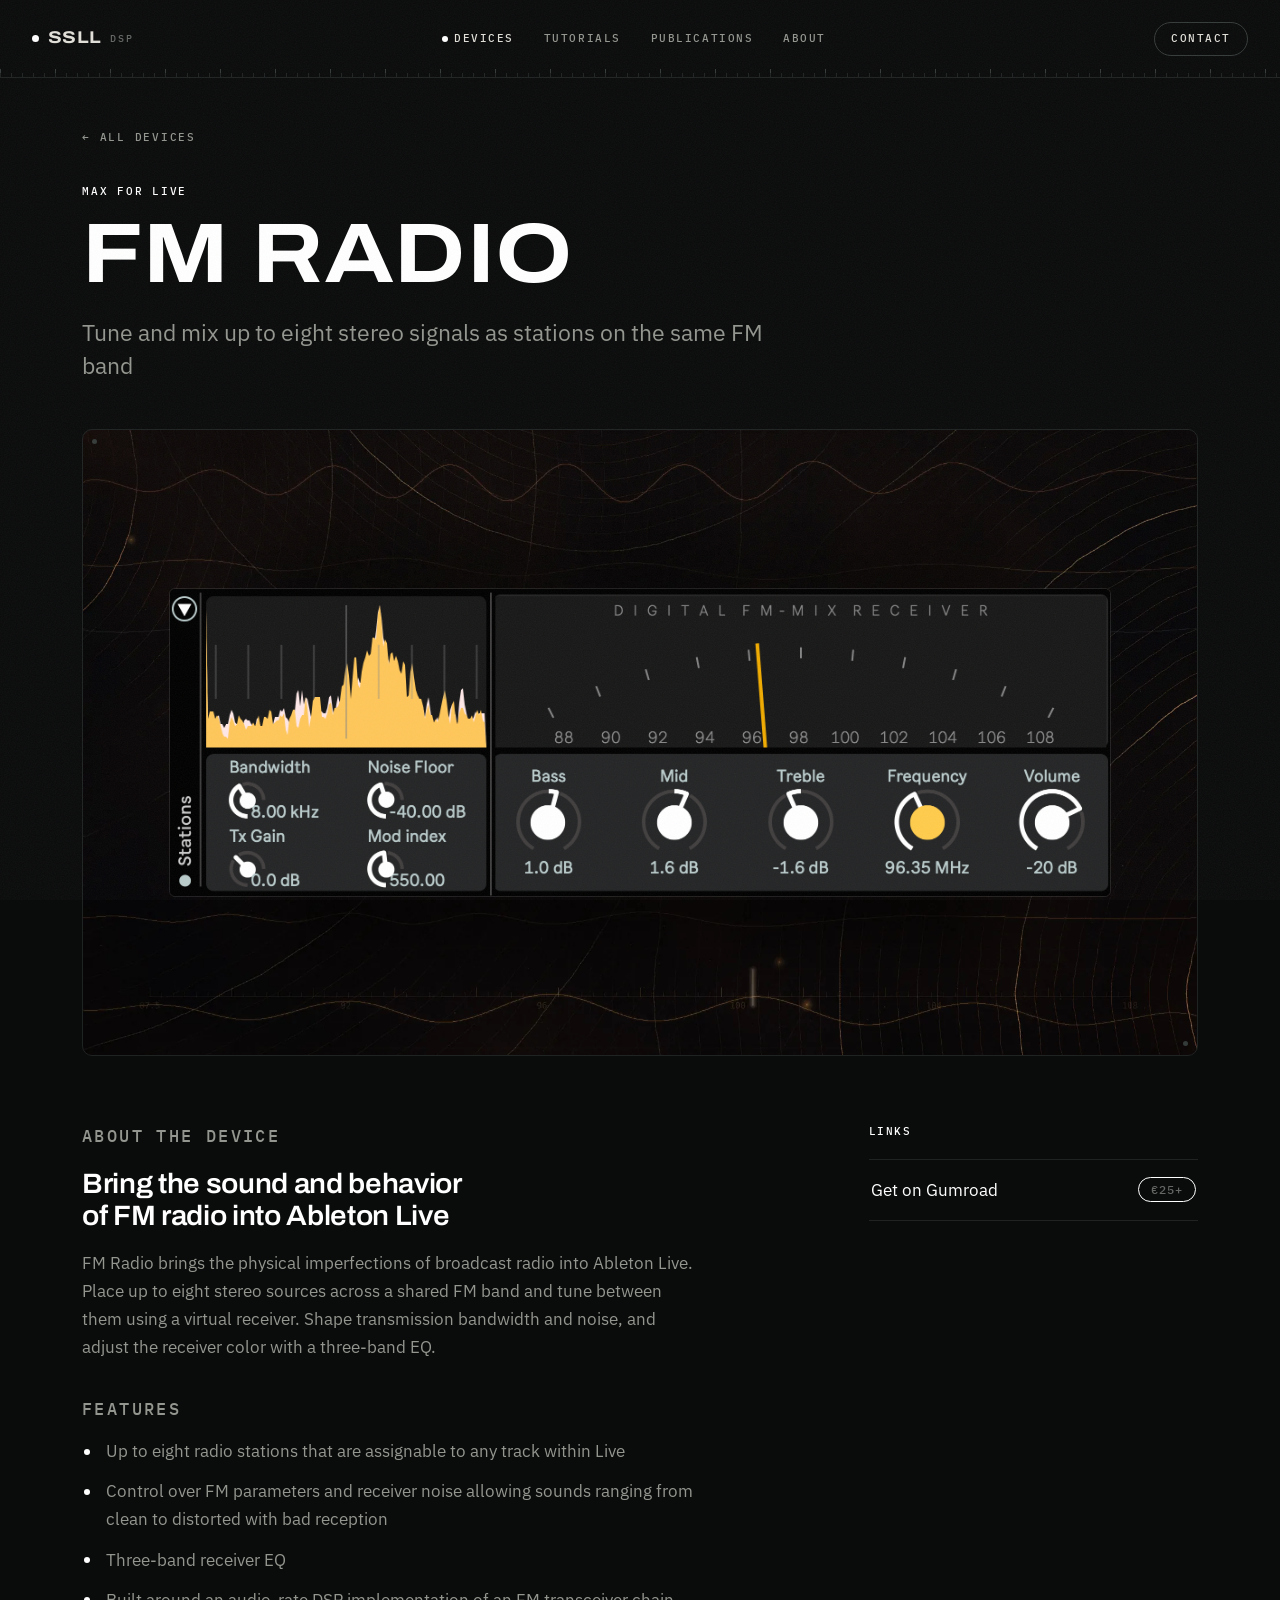
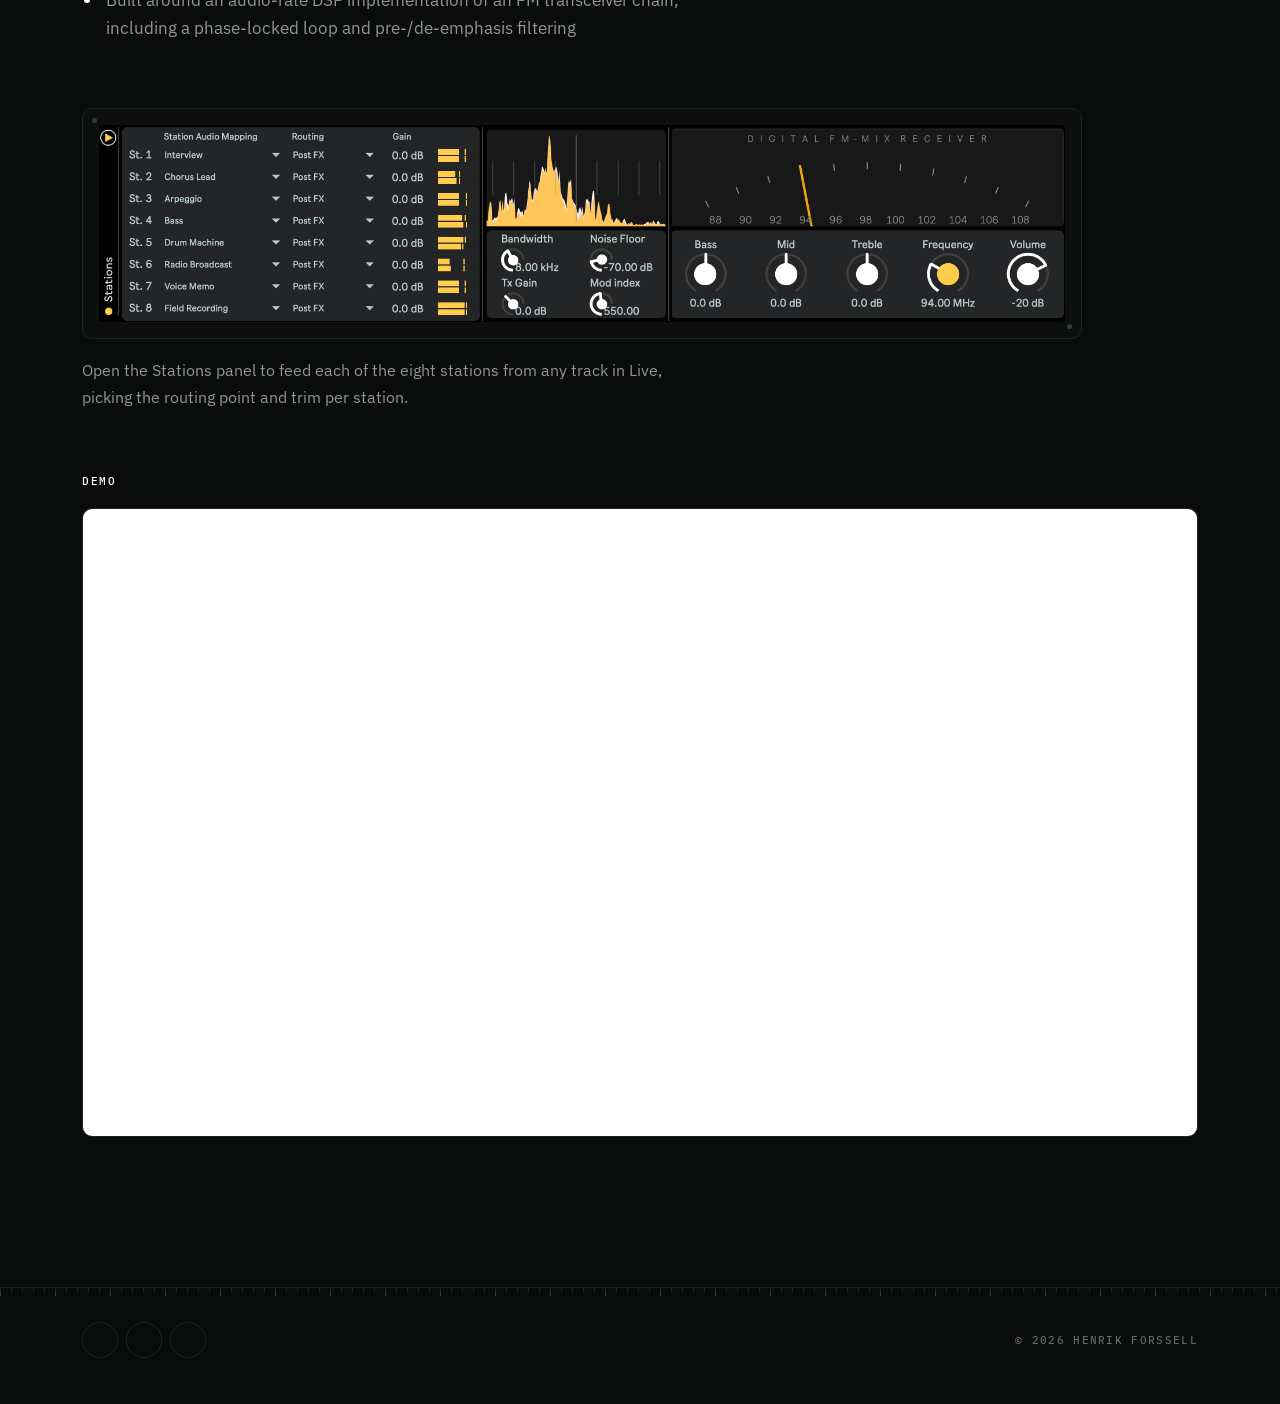
==== fm-radio/index.html @ 5c0625ad "SSLL DSP" ====
<!doctype html>
<html lang="en">
<head>
  <meta charset="utf-8"><meta name="viewport" content="width=device-width,initial-scale=1">
  <meta name="description" content="Tune and mix up to eight stereo signals as stations on the same FM band, inside Ableton Live.">
  <title>SSLL | FM Radio</title><meta name="theme-color" content="#0a0b0b">
  <link rel="preconnect" href="https://fonts.googleapis.com"><link rel="preconnect" href="https://fonts.gstatic.com" crossorigin>
  <link rel="stylesheet" href="https://fonts.googleapis.com/css2?family=Archivo:wdth,wght@75..125,400..700&family=IBM+Plex+Mono:wght@400;500&family=IBM+Plex+Sans:wght@400;500;600&display=swap">
  <meta property="og:site_name" content="SSLL DSP" /><meta property="og:type" content="website" /><meta property="og:title" content="FM Radio — SSLL DSP" /><meta property="og:description" content="Tune and mix up to eight stereo signals as stations on the same FM band, inside Ableton Live." /><meta property="og:url" content="https://sslldsp.com/fm-radio/" /><meta property="og:image" content="https://sslldsp.com/assets/img/og-fmradio.jpg" /><meta property="og:image:width" content="1200" /><meta property="og:image:height" content="630" /><meta name="twitter:card" content="summary_large_image" />
  <link rel="icon" href="../assets/img/favicon.ico" sizes="any" /><link rel="icon" type="image/png" href="../assets/img/icon-192.png" sizes="192x192" /><link rel="apple-touch-icon" href="../assets/img/apple-touch-icon.png" />
  <link rel="stylesheet" href="../assets/css/styles.css?v=23">
  <script>
    document.documentElement.setAttribute("data-theme","dark");
    /* This page is one folder deep, and it names its own device. */
    window.SSLL_BASE="../"; window.SSLL_NAV="devices.html"; window.SSLL_PROJECT="fm-radio";
  </script>
</head>
<body><a class="skip-link" href="#main">Skip to content</a><nav class="drawer"></nav>
<main id="main" class="container device-page">
  <a class="device-back" href="../devices.html">← All devices</a>
  <section class="device-hero"><p class="device-kicker" id="device-type"></p><h1 id="device-title"></h1><p class="device-summary" id="device-summary"></p></section>
  <div class="device-visual" id="device-visual"></div>
  <section class="device-grid"><div class="device-copy"><p class="eyebrow">About the device</p><h2 id="device-heading">Designed for hands-on sound exploration.</h2><div id="device-description"></div></div><aside><p class="eyebrow">Links</p><div class="device-links" id="device-links"></div></aside></section>
  <figure class="device-detail" id="device-detail" hidden></figure>
  <section class="device-demo" id="device-demo" hidden><p class="eyebrow">Demo</p><div class="embed" id="device-demo-embed"></div></section>
</main>
<footer class="site-footer"><div class="container footer-inner"><div class="social-links"><a href="https://github.com/hefo">GitHub</a><a href="https://www.youtube.com/@ssll-dsp">YouTube</a></div><p>© <span id="year"></span> Henrik Forssell</p></div></footer>
<script src="../assets/js/main.js?v=15"></script><script src="../assets/js/device.js?v=14"></script></body></html>
---- assets/css/styles.css ----
/* ==========================================================================
   SSLL DSP — Henrik Forssell, music technology

   Visual idea: the site is a piece of studio equipment, not a product page.
   Hardware panels, silkscreened labels, ruler ticks, a single amber signal
   colour on a cold black chassis. Everything is square — no pills, no glass,
   no soft glows. Structure is spoken in mono, statements in a wide
   industrial grotesque, prose in a humanist sans.
   ========================================================================== */

:root {
  /* Chassis: cold near-black, with two lifted surfaces. */
  --bg:     #0a0b0b;
  --panel:  #111413;
  --well:   #0d0f0e;

  /* Ink ramp: three steps of warm off-white, so that pure white is free to
     mean one thing only — this is lit, selected, live. Body text sits a step
     below it; without that gap "brighter white" reads as no change at all. */
  --hi:   #ffffff;
  --ink:  #e2e0d9;
  --mist: #93968f;
  --blek: #646764;

  /* Engraved lines. */
  --line:   #1f2322;
  --line-2: #353b39;

  /* Metrics */
  --measure: 1180px;
  --gutter:  32px;
  --header:  78px;

  /* Rounded chassis: chips and lamps go fully round, panels take a soft
     corner, wells sit one step tighter inside them. */
  --r-pill: 999px;
  --r-lg:   18px;
  --r:      14px;
  --r-sm:   10px;

  /* Widest device panel (FM Radio, 3.05:1). It sets the shared display scale
     for the catalogue: raise this if a wider device is ever added. */
  --panel-ratio-max: 3.05;

  --ease: cubic-bezier(0.2, 0.7, 0.2, 1);

  --font-display: "Archivo", "Helvetica Neue", Arial, sans-serif;
  --font-body: "IBM Plex Sans", ui-sans-serif, system-ui, -apple-system, "Segoe UI", Roboto, Helvetica, Arial, sans-serif;
  --font-mono: "IBM Plex Mono", ui-monospace, SFMono-Regular, Menlo, Consolas, monospace;

  color-scheme: dark;
}

/* The site is dark by design; the old light palette and its toggle are gone,
   so every legacy [data-theme] value resolves to the same chassis. */
:root[data-theme="light"], :root[data-theme="dark"] { color-scheme: dark; }

/* --------------------------------------------------------------- base --- */

*, *::before, *::after { box-sizing: border-box; }

html { -webkit-text-size-adjust: 100%; scroll-behavior: smooth; }

body {
  margin: 0;
  padding-top: var(--header);
  background: var(--bg);
  color: var(--ink);
  font-family: var(--font-body);
  font-size: 16px;
  line-height: 1.65;
  -webkit-font-smoothing: antialiased;
}

/* A fine grain over the whole chassis. Without it the black reads as flat
   screen; with it, as a painted surface. */
body::after {
  content: "";
  position: fixed;
  inset: 0;
  z-index: 9999;
  pointer-events: none;
  opacity: 0.05;
  background-image: url("data:image/svg+xml,%3Csvg xmlns='http://www.w3.org/2000/svg' width='160' height='160'%3E%3Cfilter id='n'%3E%3CfeTurbulence type='fractalNoise' baseFrequency='0.85' numOctaves='3' stitchTiles='stitch'/%3E%3C/filter%3E%3Crect width='160' height='160' filter='url(%23n)'/%3E%3C/svg%3E");
}

img { max-width: 100%; display: block; }

a {
  color: var(--ink);
  text-decoration: underline;
  text-decoration-thickness: 1px;
  text-decoration-color: var(--line-2);
  text-underline-offset: 4px;
  transition: color 0.16s var(--ease), text-decoration-color 0.16s var(--ease);
}
a:hover { color: var(--hi); text-decoration-color: var(--hi); }

h1, h2, h3, h4 {
  margin: 0;
  color: var(--hi);
  font-family: var(--font-display);
  font-weight: 600;
  font-stretch: 104%;
  line-height: 1.12;
  letter-spacing: -0.012em;
  text-wrap: balance;
}

p { margin: 0 0 1em; }
p:last-child { margin-bottom: 0; }

::selection { background: var(--hi); color: var(--bg); }

:focus-visible { outline: 2px solid var(--hi); outline-offset: 3px; border-radius: var(--r-sm); }

.container {
  width: 100%;
  max-width: var(--measure);
  margin: 0 auto;
  padding: 0 var(--gutter);
}

main { padding-bottom: 20px; }

.skip-link {
  position: absolute;
  left: -9999px;
  top: 0;
  z-index: 200;
  background: var(--hi);
  color: var(--bg);
  padding: 10px 18px;
  border-radius: var(--r-pill);
  font: 500 12px var(--font-mono);
}
.skip-link:focus { left: 8px; top: 8px; }

/* The 2025 fold-out rail is replaced by the top bar that main.js injects. */
.rail, .drawer, .scrim, .contact-bar { display: none !important; }

/* ------------------------------------------------------ shared marks --- */

/* Silkscreened label: the voice used for every piece of chrome on the site —
   nav, dates, tags, meta lines, buttons, section numbers. */
.eyebrow, .meta, .date, .tag, .filter, .chapter-number, .device-kicker,
.top-nav a, .header-contact, .read-more, .pub-links, .watch, .footer-inner {
  font-family: var(--font-mono);
  font-size: 11px;
  font-weight: 500;
  letter-spacing: 0.14em;
  text-transform: uppercase;
}

.eyebrow { margin: 0 0 18px; color: var(--hi); }
.meta { color: var(--blek); letter-spacing: 0.1em; }
.meta a { color: var(--mist); text-decoration-color: var(--line-2); }

/* Ruler ticks — minor every 11px, major every 55px. The signature edge,
   reused under the header, over the footer and beneath the wordmark. */
.site-header::after,
.site-footer::before,
.home-hero-copy h1::after {
  background-repeat: no-repeat;
  background-position: bottom left, bottom left;
  background-size: 100% 4px, 100% 8px;
  background-image:
    repeating-linear-gradient(90deg, var(--line) 0 1px, transparent 1px 11px),
    repeating-linear-gradient(90deg, var(--line-2) 0 1px, transparent 1px 55px);
}

/* --------------------------------------------------------- top bar ----- */

.site-header {
  position: fixed;
  inset: 0 0 auto;
  z-index: 100;
  height: var(--header);
  padding: 0 var(--gutter);
  display: grid;
  grid-template-columns: 1fr auto 1fr;
  align-items: center;
  background: var(--bg);
  border-bottom: 1px solid var(--line);
}
.site-header::after {
  content: "";
  position: absolute;
  left: 0;
  right: 0;
  bottom: 0;
  height: 8px;
}

.site-brand {
  display: flex;
  align-items: center;
  gap: 9px;
  width: max-content;
  color: var(--ink);
  text-decoration: none;
  font-family: var(--font-display);
  font-size: 17px;
  font-weight: 700;
  font-stretch: 118%;
  letter-spacing: 0.02em;
  text-transform: uppercase;
}
/* Power lamp. */
.site-brand::before {
  content: "";
  width: 7px;
  height: 7px;
  border-radius: 50%;
  background: var(--hi);
  animation: lamp 4.5s var(--ease) infinite;
}
.site-brand small {
  font: 500 10px/1 var(--font-mono);
  letter-spacing: 0.2em;
  color: var(--blek);
  padding-top: 2px;
}
.site-brand:hover { color: var(--ink); }

@keyframes lamp {
  0%, 88%, 100% { opacity: 1; }
  92%           { opacity: 0.25; }
}

.top-nav { display: flex; align-self: stretch; gap: 26px; }
.top-nav a {
  position: relative;
  display: grid;
  place-items: center;
  padding: 0 2px;
  color: var(--mist);
  text-decoration: none;
  transition: color 0.16s var(--ease);
}
.top-nav a:hover { color: var(--ink); }
.top-nav a.active { color: var(--ink); }
/* Active page is flagged, not underlined. */
.top-nav a.active::before {
  content: "";
  position: absolute;
  left: -10px;
  top: 50%;
  width: 6px;
  height: 6px;
  margin-top: -3px;
  border-radius: 50%;
  background: var(--hi);
}

.header-actions { justify-self: end; display: flex; gap: 8px; align-items: center; }
.header-contact {
  display: grid;
  place-items: center;
  min-height: 34px;
  padding: 0 16px;
  border: 1px solid var(--line-2);
  border-radius: var(--r-pill);
  background: transparent;
  color: var(--ink);
  text-decoration: none;
  cursor: pointer;
  transition: background 0.16s var(--ease), color 0.16s var(--ease), border-color 0.16s var(--ease);
}
.header-contact:hover { background: var(--hi); border-color: var(--hi); color: var(--bg); }

/* ------------------------------------------------------------- hero ---- */

.hero { border-bottom: 1px solid var(--line); }

.home-hero {
  position: relative;
  min-height: calc(100vh - var(--header));
  display: grid;
  place-content: center;
  justify-items: center;
  text-align: center;
  gap: 34px;
  padding: 60px 0 80px;
}
.home-hero .hero-logo { order: -1; }

.home-hero-copy h1 {
  position: relative;
  padding-bottom: 26px;
  font-size: clamp(58px, 12vw, 152px);
  font-weight: 700;
  font-stretch: 118%;
  line-height: 0.88;
  letter-spacing: 0.015em;
  text-transform: uppercase;
}
.home-hero-copy h1::after {
  content: "";
  position: absolute;
  left: 0;
  right: 0;
  bottom: 0;
  height: 8px;
}

.hero-intro {
  max-width: 560px;
  margin: 0;
  color: var(--mist);
  font-size: 17px;
}

/* A quiet signal that the page continues: a tuning tick travelling down a
   short track, under a mono label. */
.scroll-cue {
  position: absolute;
  left: 50%;
  bottom: 26px;
  transform: translateX(-50%);
  display: flex;
  flex-direction: column;
  align-items: center;
  gap: 12px;
  color: var(--blek);
  text-decoration: none;
  font-family: var(--font-mono);
  font-size: 10px;
  font-weight: 500;
  letter-spacing: 0.2em;
  text-transform: uppercase;
  transition: color 0.18s var(--ease);
}
.scroll-cue:hover { color: var(--ink); }
.scroll-cue i {
  position: relative;
  display: block;
  width: 1px;
  height: 38px;
  background: var(--line-2);
  overflow: hidden;
}
.scroll-cue i::after {
  content: "";
  position: absolute;
  inset: 0 0 auto;
  height: 13px;
  background: var(--hi);
  animation: cue 2.4s var(--ease) infinite;
}
.scroll-cue:hover i { background: var(--line-2); }

@keyframes cue {
  0%   { transform: translateY(-15px); opacity: 0; }
  25%  { opacity: 1; }
  75%  { opacity: 1; }
  100% { transform: translateY(38px); opacity: 0; }
}

/* ------------------------------------------------------- the eye mark -- */

.hero-logo { display: inline-flex; text-decoration: none; }
/* Wider and flatter than the old drawn mark (2.06:1), so it is sized up to
   keep the same optical presence. */
.eye { width: clamp(150px, 24vw, 250px); height: auto; display: block; }

/* The mark sits on the title's line, as a stamp before the word. It wraps to
   its own line only when the two genuinely do not fit. */
.page-mark { display: block; flex: none; margin: 0; text-decoration: none; opacity: 0.85; transition: opacity 0.18s var(--ease); }
.page-mark:hover { opacity: 1; }
.page-mark .eye { width: clamp(66px, 8.6vw, 116px); }

/* ---------------------------------------------------------- page head -- */

.page-head {
  display: flex;
  flex-wrap: wrap;
  align-items: center;
  gap: clamp(16px, 2.2vw, 32px);
  padding: 76px 0 42px;
  border-bottom: 1px solid var(--line);
  text-align: left;
}
.page-head h1 {
  font-size: clamp(44px, 7.4vw, 94px);
  font-weight: 700;
  font-stretch: 116%;
  line-height: 0.92;
  letter-spacing: 0.005em;
  text-transform: uppercase;
}
.subtitle { margin: 18px 0 0; max-width: 620px; color: var(--mist); }

/* ---------------------------------------------------------- filters ---- */

.filters {
  display: flex;
  flex-wrap: wrap;
  gap: 7px;
  margin: 34px 0 6px;
}
.filter {
  display: inline-flex;
  align-items: center;
  gap: 8px;
  padding: 7px 15px;
  border: 1px solid var(--line);
  border-radius: var(--r-pill);
  background: transparent;
  color: var(--blek);
  cursor: pointer;
  transition: color 0.16s var(--ease), border-color 0.16s var(--ease);
}
.filter::before {
  content: "";
  width: 6px;
  height: 6px;
  border-radius: 50%;
  background: var(--line-2);
  transition: background 0.16s var(--ease);
}
.filter:hover { color: var(--ink); border-color: var(--line-2); }
/* Selected is the one solid white shape on the page — nothing else competes. */
.filter[aria-pressed="true"] { background: var(--hi); border-color: var(--hi); color: var(--bg); }
.filter[aria-pressed="true"]::before { background: var(--bg); }

/* ------------------------------------------------------------- feed ---- */

.feed { padding-top: 6px; }

.feed-item {
  display: grid;
  grid-template-columns: 118px 1fr;
  gap: 0 28px;
  position: relative;
  margin: 0 -18px;
  padding: 30px 18px;
  border-radius: var(--r);
  transition: background 0.18s var(--ease);
}
.feed-item::after {
  content: "";
  position: absolute;
  left: 18px;
  right: 18px;
  bottom: 0;
  height: 1px;
  background: var(--line);
}
.feed-item:hover { background: var(--panel); }
.feed-item[hidden] { display: none; }

.feed-item .date { color: var(--blek); padding-top: 5px; white-space: nowrap; }
.feed-item:hover .date { color: var(--mist); }
.feed-item .body { min-width: 0; }

.tag {
  display: inline-flex;
  align-items: center;
  gap: 7px;
  color: var(--mist);
  margin: 0 0 9px;
}
.tag::before { content: ""; width: 6px; height: 6px; border-radius: 50%; background: var(--hi); }

.feed-item h3 {
  font-size: clamp(21px, 2.4vw, 28px);
  font-weight: 600;
  font-stretch: 100%;
  margin-bottom: 9px;
}
.feed-item h3 a { text-decoration: none; }

.summary { margin: 0; color: var(--mist); max-width: 62ch; }

.feed-image {
  width: 100%;
  margin: 18px 0 0;
  border: 1px solid var(--line);
  border-radius: var(--r);
  background: var(--well);
}

.details {
  display: grid;
  grid-template-rows: 0fr;
  overflow: hidden;
  transition: grid-template-rows 0.34s var(--ease);
}
.feed-item.expanded .details { grid-template-rows: 1fr; }
.details > div { min-height: 0; }
.details p { color: var(--mist); margin: 14px 0 0; max-width: 68ch; }
.details p:first-child { margin-top: 18px; }

.read-more {
  display: inline-flex;
  align-items: center;
  gap: 8px;
  margin-top: 16px;
  padding: 0;
  border: 0;
  background: none;
  color: var(--hi);
  cursor: pointer;
}
.read-more::before { content: "[+]"; letter-spacing: 0; }
.feed-item.expanded .read-more::before { content: "[–]"; }
.read-more:hover { color: var(--ink); }

/* Sign-off at the foot of a written post. */
.details .signoff { margin-top: 24px; color: var(--blek); font-family: var(--font-mono); font-size: 12px; letter-spacing: 0.1em; }

.feed-empty { padding: 40px 0; color: var(--blek); font: 500 12px var(--font-mono); letter-spacing: 0.14em; text-transform: uppercase; }

/* ------------------------------------------------- catalogue of work --- */
/* A hairline grid of equipment panels: software, music, anything listed. */

.list, .pubs, .tutorials-feed { list-style: none; padding: 0; margin: 0; }

.list {
  display: grid;
  grid-template-columns: repeat(2, minmax(0, 1fr));
  gap: 16px;
  margin: 40px 0 84px;
  counter-reset: unit;
}

.list-item {
  position: relative;
  display: flex;
  flex-direction: column;
  margin: 0;
  padding: 28px;
  border: 1px solid var(--line);
  border-radius: var(--r-lg);
  background: var(--bg);
  transition: background 0.18s var(--ease), border-color 0.18s var(--ease);
}
.list-item[data-project] { cursor: pointer; }
.list-item:hover, .list-item:focus-visible { background: var(--panel); border-color: var(--line-2); z-index: 1; }
.list-item[hidden] { display: none; }

/* Panels are numbered like units in a rack. */
.list-item[data-project]::before {
  counter-increment: unit;
  content: counter(unit, decimal-leading-zero);
  position: absolute;
  z-index: 2;
  right: 28px;
  bottom: 28px;
  font: 500 11px var(--font-mono);
  letter-spacing: 0.1em;
  color: var(--blek);
  transition: color 0.18s var(--ease);
}
.list-item[data-project]:hover::before { color: var(--hi); }

.list-item[data-project]::after {
  content: "Open →";
  display: block;
  margin-top: 22px;
  padding-top: 18px;
  border-top: 1px solid var(--line);
  font: 500 11px var(--font-mono);
  letter-spacing: 0.16em;
  text-transform: uppercase;
  color: var(--blek);
  transition: color 0.18s var(--ease);
}
.list-item[data-project]:hover::after { color: var(--hi); }

.list-item h2 { font-size: 24px; font-weight: 600; margin-bottom: 10px; }
.list-item h3 { font-size: 20px; margin-bottom: 8px; }
.list-item p { margin: 0 0 10px; color: var(--mist); font-size: 15px; }
.list-item .meta { margin: 12px 0 0; }

.project-content { display: flex; flex-direction: column; flex: 1; gap: 20px; }

/* One well, one aspect ratio, whatever the panel proportions — the M4L
   devices run from 16:9 to over 5:1, and a fixed well keeps the grid even. */
.project-image, .tutorial-video, .embed, .device-visual, .detail-shot {
  position: relative;
  background: var(--well);
  border: 1px solid var(--line);
  border-radius: var(--r-sm);
}
.project-image::before, .project-image::after,
.device-visual::before, .device-visual::after,
.detail-shot::before, .detail-shot::after {
  content: "";
  position: absolute;
  width: 5px;
  height: 5px;
  border-radius: 50%;
  background: var(--line-2);
}
.project-image::before, .device-visual::before, .detail-shot::before { top: 9px; left: 9px; }
.project-image::after,  .device-visual::after, .detail-shot::after { bottom: 9px; right: 9px; }

/* Device panels range from 16:9 to over 5:1. Filling the width and capping
   the height keeps the wide ones legible without stranding the square ones
   in a tall empty well. */
.project-image {
  display: grid;
  place-items: center;
  padding: 22px;
  height: 200px;
  overflow: hidden;
  container-type: inline-size;
}
/* Every Max for Live device is the same panel height inside Live, so the
   screenshots are all at one scale. Locking the display height and letting the
   width vary preserves that: a narrow device reads as narrow, not as zoomed in.
   The widest panel sets the height, so none of them can overflow the well. */
.project-image img {
  height: min(146px, calc(100cqw / var(--panel-ratio-max)));
  width: auto;
  min-width: 0;
  min-height: 0;
  max-width: 100%;
  object-fit: contain;
}

.project-image-placeholder {
  color: var(--line-2);
  font-family: var(--font-display);
  font-size: 30px;
  font-weight: 700;
  font-stretch: 116%;
  line-height: 1.05;
  letter-spacing: 0.02em;
  text-transform: uppercase;
  text-align: center;
}

.project-info h2 { font-size: 25px; font-weight: 600; letter-spacing: -0.015em; }
.project-info p { color: var(--mist); font-size: 15px; }

.project-tags, .tutorial-tags { display: flex; flex-wrap: wrap; gap: 6px; margin-top: auto; padding-top: 4px; }
.project-tags .tag, .tutorial-tags .tag {
  margin: 0;
  padding: 4px 11px;
  border: 1px solid var(--line);
  border-radius: var(--r-pill);
  color: var(--blek);
  font-size: 10px;
  letter-spacing: 0.16em;
}
.project-tags .tag::before, .tutorial-tags .tag::before { content: none; }

/* ------------------------------------------------------------ device --- */

.device-page { padding-top: 44px; padding-bottom: 90px; }
.device-back { font: 500 11px var(--font-mono); letter-spacing: 0.16em; text-transform: uppercase; color: var(--mist); text-decoration: none; }
.device-back:hover { color: var(--hi); }

.device-hero { padding: 34px 0 46px; }
.device-kicker { color: var(--hi); letter-spacing: 0.16em; margin: 0; }
.device-hero h1 {
  margin: 14px 0 22px;
  font-size: clamp(40px, 6.6vw, 88px);
  font-weight: 700;
  font-stretch: 114%;
  line-height: 0.94;
  letter-spacing: 0.005em;
  text-transform: uppercase;
}
.device-summary { max-width: 720px; margin: 0; color: var(--mist); font-size: clamp(18px, 2.2vw, 23px); line-height: 1.45; }

.device-visual { min-height: 320px; padding: 46px; display: grid; place-items: center; }
.device-visual img { max-height: 400px; width: auto; min-width: 0; min-height: 0; object-fit: contain; }

/* A device can supply its own artwork to sit behind the panel shot. The image
   itself is set inline, on the element: a relative url() inside a custom
   property would resolve against this stylesheet's folder, not the page's. */
.on-backdrop {
  background-size: cover;
  background-position: center;
  background-repeat: no-repeat;
}
.device-visual.on-backdrop {
  min-height: 0;
  aspect-ratio: 16 / 9;
  padding: clamp(26px, 7vw, 86px);
}
.device-visual.on-backdrop img {
  min-width: 0;
  min-height: 0;
  max-height: 100%;
  max-width: 100%;
  border: 1px solid rgba(255, 255, 255, 0.1);
  border-radius: 6px;
}

.device-grid { display: grid; grid-template-columns: 1.35fr 0.65fr; gap: 8vw; padding: 66px 0; }
.device-copy h2 { font-size: 28px; font-weight: 600; margin-bottom: 18px; }
.device-copy p { color: var(--mist); font-size: 17px; max-width: 62ch; }

/* Optional per-device spec list, rendered by device.js when the entry has one. */
.features-label {
  margin: 34px 0 14px;
  color: var(--hi);
  font-family: var(--font-mono);
  font-size: 11px;
  font-weight: 500;
  letter-spacing: 0.14em;
  text-transform: uppercase;
}
/* Footnote under the copy: attribution, non-affiliation, licence. */
.device-note {
  margin: 30px 0 0;
  max-width: 62ch;
  color: var(--blek);
  font-size: 13px;
  line-height: 1.6;
}

.device-features { list-style: none; margin: 0; padding: 0; max-width: 62ch; }
.device-features li {
  position: relative;
  padding-left: 24px;
  color: var(--mist);
  font-size: 17px;
}
.device-features li + li { margin-top: 12px; }
.device-features li::before {
  content: "";
  position: absolute;
  left: 2px;
  top: 0.66em;
  width: 6px;
  height: 6px;
  border-radius: 50%;
  background: var(--hi);
}

.device-links { display: flex; flex-direction: column; border-top: 1px solid var(--line); }
.device-links a,
.contact-links a {
  display: flex;
  justify-content: space-between;
  align-items: center;
  gap: 20px;
  padding: 16px 2px;
  border-bottom: 1px solid var(--line);
  color: var(--ink);
  text-decoration: none;
  font-size: 17px;
  transition: padding-left 0.18s var(--ease), color 0.18s var(--ease);
}
.device-links a:hover, .contact-links a:hover { padding-left: 12px; color: var(--hi); }

/* The purchase row is the one link on the page that should look clickable
   before you hover it. */
.device-buy span:first-child { color: var(--hi); }
.device-price {
  flex: none;
  padding: 4px 12px;
  border: 1px solid var(--hi);
  border-radius: var(--r-pill);
  color: var(--hi);
  font-family: var(--font-mono);
  font-size: 11px;
  font-weight: 500;
  letter-spacing: 0.08em;
}
.device-buy:hover .device-price { background: var(--hi); color: var(--bg); }
.device-links a span:last-child, .contact-links a span:last-child { font: 500 12px var(--font-mono); color: var(--blek); }
.device-links a:hover span:last-child, .contact-links a:hover span:last-child { color: var(--hi); }

/* Inverted plate — the one place the chassis flips to paint. */
/* Secondary shot: a detail the hero image cannot show. Narrower than the
   hero so it reads as supporting evidence rather than a second lead. */
.device-detail { max-width: 1000px; margin: 0 0 62px; }
.detail-shot { position: relative; padding: 16px; overflow: hidden; }
.detail-shot img { width: 100%; height: auto; border-radius: 4px; }
.device-detail figcaption { margin-top: 18px; max-width: 62ch; color: var(--mist); font-size: 16px; }

.device-demo { padding-bottom: 20px; }

/* ------------------------------------------------------------- about --- */

.about-draft { padding-bottom: 84px; }

.about-chapter {
  display: grid;
  grid-template-columns: 150px minmax(0, 1fr);
  gap: 60px;
  padding: 74px 0;
  border-bottom: 1px solid var(--line);
}
.about-contact { border-bottom: 0; }

.chapter-heading { padding-top: 8px; }
.chapter-number { margin: 0 0 10px; color: var(--hi); letter-spacing: 0.18em; }
.chapter-heading h2 {
  max-width: 140px;
  color: var(--blek);
  font-family: var(--font-mono);
  font-size: 11px;
  font-weight: 500;
  line-height: 1.6;
  letter-spacing: 0.14em;
  text-transform: uppercase;
}

.chapter-copy { max-width: 720px; }
.chapter-copy p, .contact-intro {
  font-size: clamp(18px, 1.9vw, 21px);
  line-height: 1.62;
  letter-spacing: -0.003em;
}
.chapter-copy p:first-child, .contact-intro { color: var(--ink); }
.chapter-copy p + p { margin-top: 22px; color: var(--mist); }
.contact-intro { max-width: 700px; margin: 0 0 34px; }

.person-content { display: grid; grid-template-columns: 190px minmax(0, 1fr); gap: 46px; align-items: start; }
.about-portrait, .avatar {
  width: 100%;
  aspect-ratio: 4 / 5;
  height: auto;
  object-fit: cover;
  border-radius: var(--r);
  border: 1px solid var(--line);
  filter: grayscale(100%) contrast(1.05);
}

.contact-links { border-top: 1px solid var(--line); }

/* Legacy bio page. */
.bio { display: grid; grid-template-columns: 190px minmax(0, 1fr); gap: 46px; align-items: start; padding: 60px 0; }
.bio p { color: var(--mist); font-size: 18px; }
.bio p:first-child { color: var(--ink); }
.avatar { margin: 0; }

/* ----------------------------------------------- publications + media -- */

.pubs { padding: 8px 0 80px; }
.pubs h2 {
  display: flex;
  align-items: center;
  gap: 18px;
  margin: 44px 0 0;
  font-family: var(--font-mono);
  font-size: 11px;
  font-weight: 500;
  letter-spacing: 0.22em;
  text-transform: uppercase;
  color: var(--blek);
}
.pubs h2::after { content: ""; flex: 1; height: 1px; background: var(--line); }
.pubs h2:first-child { margin-top: 26px; }

.pub-item, .tutorial-item, .media { padding: 26px 0; border-bottom: 1px solid var(--line); }
.pub-item h3 { font-size: 21px; font-weight: 600; margin-bottom: 8px; }
.pub-item p { color: var(--mist); max-width: 66ch; }

.pub-links, .watch { display: flex; flex-wrap: wrap; gap: 20px; margin: 14px 0 0; }
.pub-links a, .watch a { color: var(--hi); text-decoration: none; }
.pub-links a:hover, .watch a:hover { color: var(--ink); }

.tutorials-feed { padding-bottom: 80px; }
.tutorial-item { display: grid; grid-template-columns: minmax(0, 1.05fr) minmax(0, 1fr); gap: 40px; align-items: start; padding: 40px 0; }
.tutorial-video { margin: 0; }
.tutorial-info h3 { font-size: 22px; font-weight: 600; margin-bottom: 8px; }
.tutorial-info .meta { margin: 0 0 12px; }
.tutorial-info p { color: var(--mist); font-size: 15px; }

.embed, .tutorial-video { overflow: hidden; }
.embed iframe, .tutorial-video iframe { display: block; width: 100%; aspect-ratio: 16 / 9; height: auto; border: 0; }
.media { border-bottom: 0; padding-top: 34px; }

/* ------------------------------------------------------------ footer --- */

.site-footer {
  position: relative;
  margin-top: 40px;
  padding: 34px 0 46px;
  border-top: 1px solid var(--line);
  background: var(--bg);
}
.site-footer::before { content: ""; position: absolute; left: 0; right: 0; top: 0; height: 8px; transform: scaleY(-1); }

.footer-inner {
  display: flex;
  flex-wrap: wrap;
  gap: 14px 24px;
  align-items: center;
  justify-content: space-between;
  color: var(--blek);
  letter-spacing: 0.12em;
}
.footer-inner p { margin: 0; }

.social-links { display: flex; align-items: center; gap: 8px; }
.social-links a {
  width: 36px;
  height: 36px;
  display: grid;
  place-items: center;
  border: 1px solid var(--line);
  border-radius: 50%;
  transition: border-color 0.18s var(--ease), background 0.18s var(--ease);
}
.social-links a:hover { border-color: var(--hi); background: var(--panel); }
.social-links img { width: 15px; height: 15px; display: block; opacity: 0.75; transition: opacity 0.18s var(--ease); }
.social-links a:hover img { opacity: 1; }

/* ------------------------------------------------------------ mobile --- */

@media (max-width: 860px) {
  .device-grid, .tutorial-item { grid-template-columns: 1fr; gap: 34px; }
  .about-chapter { grid-template-columns: 1fr; gap: 22px; padding: 56px 0; }
  .chapter-heading { display: flex; align-items: baseline; gap: 12px; padding: 0; }
  .chapter-number { margin: 0; }
  .chapter-heading h2 { max-width: none; }
}

@media (max-width: 760px) {
  :root { --gutter: 20px; --header: 62px; }

  body { padding-top: 106px; }

  .site-header { padding: 0 var(--gutter); grid-template-columns: auto 1fr; }
  .site-header::after { display: none; }
  .top-nav {
    position: fixed;
    top: var(--header);
    left: 0;
    right: 0;
    height: 44px;
    justify-content: center;
    gap: 20px;
    background: var(--bg);
    border-bottom: 1px solid var(--line);
  }
  .top-nav a { font-size: 10px; letter-spacing: 0.1em; }
  .top-nav a.active::before { left: 50%; top: auto; bottom: 7px; margin: 0 0 0 -2px; }
  .header-actions { margin-left: auto; }
  .header-contact { display: none; }

  .home-hero { min-height: calc(100vh - 106px); padding: 40px 0 60px; gap: 26px; }
  .home-hero-copy h1 { font-size: 17vw; }
  .eye { width: 54vw; }
  .page-mark .eye { width: 68px; }

  .page-head { padding-top: 52px; gap: 14px; }
  .page-mark .eye { width: 58px; }
  /* No floor here: "Publications" is one unbreakable word, and a fixed
     minimum size pushes it past the edge of a narrow screen. */
  .page-head h1 { font-size: min(8.4vw, 44px); }

  .list { grid-template-columns: 1fr; margin-bottom: 60px; }
  .list-item { padding: 24px; }
  /* One column, so the wells no longer need a shared height. */
  .project-image { height: auto; padding: 14px; }
  .project-image img { width: 100%; height: auto; max-height: 200px; }

  .feed-item { grid-template-columns: 1fr; gap: 0; margin: 0; padding: 26px 0; }
  .feed-item:hover { background: transparent; }
  .feed-item .date { order: -1; padding: 0 0 8px; }

  .person-content, .bio { grid-template-columns: 130px minmax(0, 1fr); gap: 24px; }
  .device-visual { min-height: 200px; padding: 20px; }

  /* The Stations shot is nearly 5:1 — scaled to a phone's width it becomes an
     illegible strip, so it keeps a readable height and scrolls sideways. */
  .detail-shot { overflow-x: auto; overflow-y: hidden; -webkit-overflow-scrolling: touch; }
  .detail-shot img { width: auto; max-width: none; height: 200px; }
  .device-detail { margin-bottom: 46px; }
}

@media (max-width: 520px) {
  .person-content, .bio { grid-template-columns: 1fr; }
  .about-portrait, .avatar { max-width: 220px; }
}

@media (prefers-reduced-motion: reduce) {
  *, *::before, *::after {
    transition-duration: 0.01ms !important;
    animation-duration: 0.01ms !important;
    animation-iteration-count: 1 !important;
    scroll-behavior: auto;
  }
}
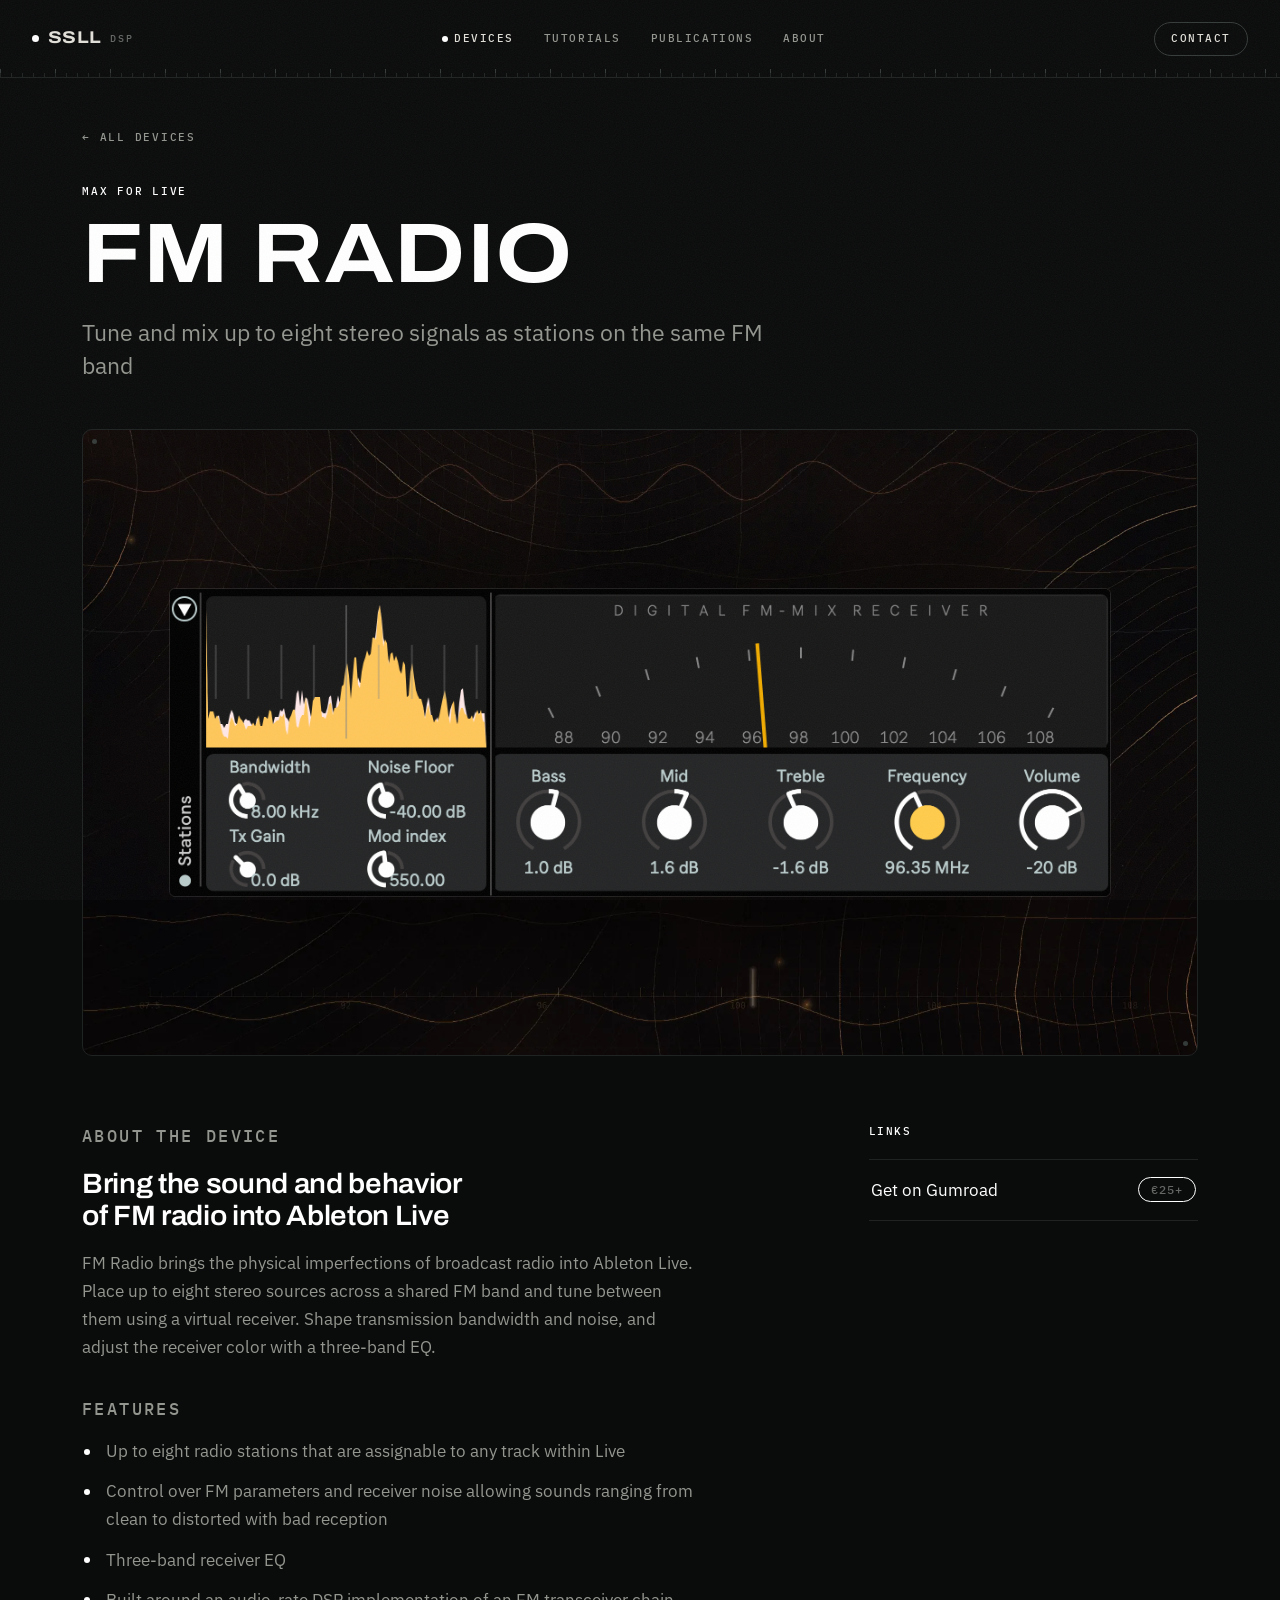
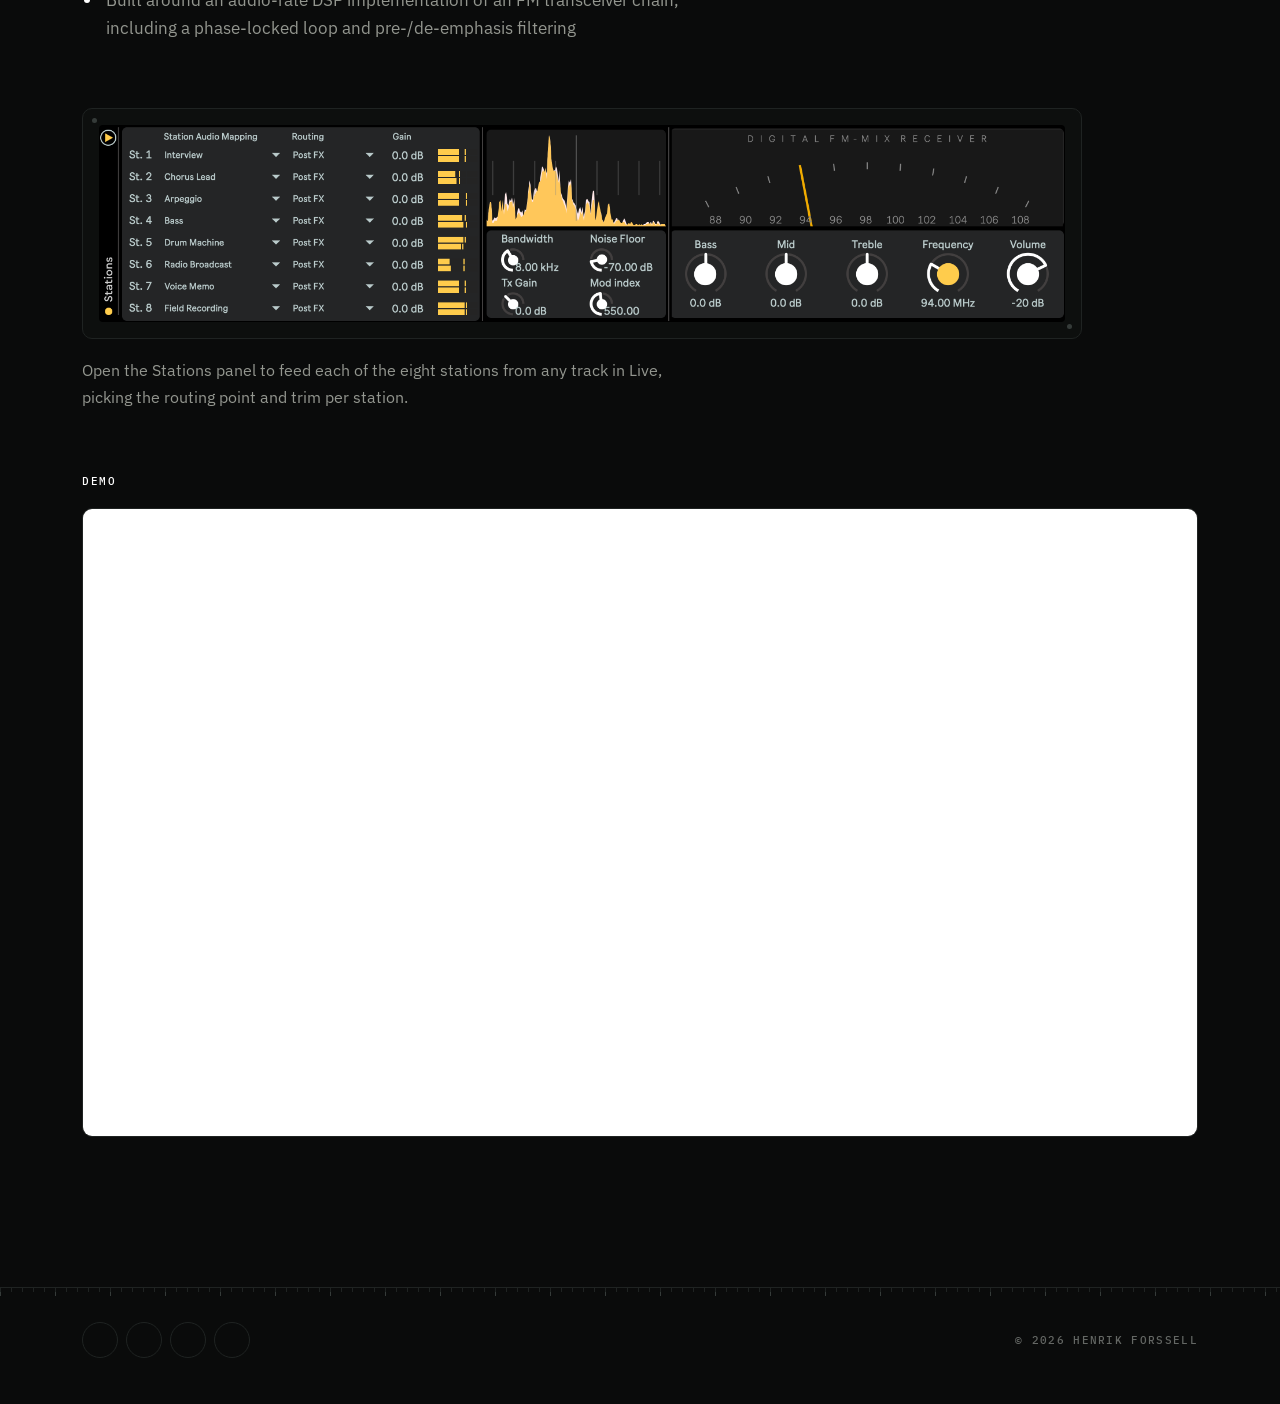
==== commit cd672686: "Point site at ssll.fm, add Gumroad footer link" ====
--- a/fm-radio/index.html
+++ b/fm-radio/index.html
@@ -6,7 +6,7 @@
   <title>SSLL | FM Radio</title><meta name="theme-color" content="#0a0b0b">
   <link rel="preconnect" href="https://fonts.googleapis.com"><link rel="preconnect" href="https://fonts.gstatic.com" crossorigin>
   <link rel="stylesheet" href="https://fonts.googleapis.com/css2?family=Archivo:wdth,wght@75..125,400..700&family=IBM+Plex+Mono:wght@400;500&family=IBM+Plex+Sans:wght@400;500;600&display=swap">
-  <meta property="og:site_name" content="SSLL DSP" /><meta property="og:type" content="website" /><meta property="og:title" content="FM Radio — SSLL DSP" /><meta property="og:description" content="Tune and mix up to eight stereo signals as stations on the same FM band, inside Ableton Live." /><meta property="og:url" content="https://sslldsp.com/fm-radio/" /><meta property="og:image" content="https://sslldsp.com/assets/img/og-fmradio.jpg" /><meta property="og:image:width" content="1200" /><meta property="og:image:height" content="630" /><meta name="twitter:card" content="summary_large_image" />
+  <meta property="og:site_name" content="SSLL DSP" /><meta property="og:type" content="website" /><meta property="og:title" content="FM Radio — SSLL DSP" /><meta property="og:description" content="Tune and mix up to eight stereo signals as stations on the same FM band, inside Ableton Live." /><meta property="og:url" content="https://ssll.fm/fm-radio/" /><meta property="og:image" content="https://ssll.fm/assets/img/og-fmradio.jpg" /><meta property="og:image:width" content="1200" /><meta property="og:image:height" content="630" /><meta name="twitter:card" content="summary_large_image" />
   <link rel="icon" href="../assets/img/favicon.ico" sizes="any" /><link rel="icon" type="image/png" href="../assets/img/icon-192.png" sizes="192x192" /><link rel="apple-touch-icon" href="../assets/img/apple-touch-icon.png" />
   <link rel="stylesheet" href="../assets/css/styles.css?v=23">
   <script>
@@ -25,4 +25,4 @@
   <section class="device-demo" id="device-demo" hidden><p class="eyebrow">Demo</p><div class="embed" id="device-demo-embed"></div></section>
 </main>
 <footer class="site-footer"><div class="container footer-inner"><div class="social-links"><a href="https://github.com/hefo">GitHub</a><a href="https://www.youtube.com/@ssll-dsp">YouTube</a></div><p>© <span id="year"></span> Henrik Forssell</p></div></footer>
-<script src="../assets/js/main.js?v=15"></script><script src="../assets/js/device.js?v=14"></script></body></html>
+<script src="../assets/js/main.js?v=16"></script><script src="../assets/js/device.js?v=14"></script></body></html>
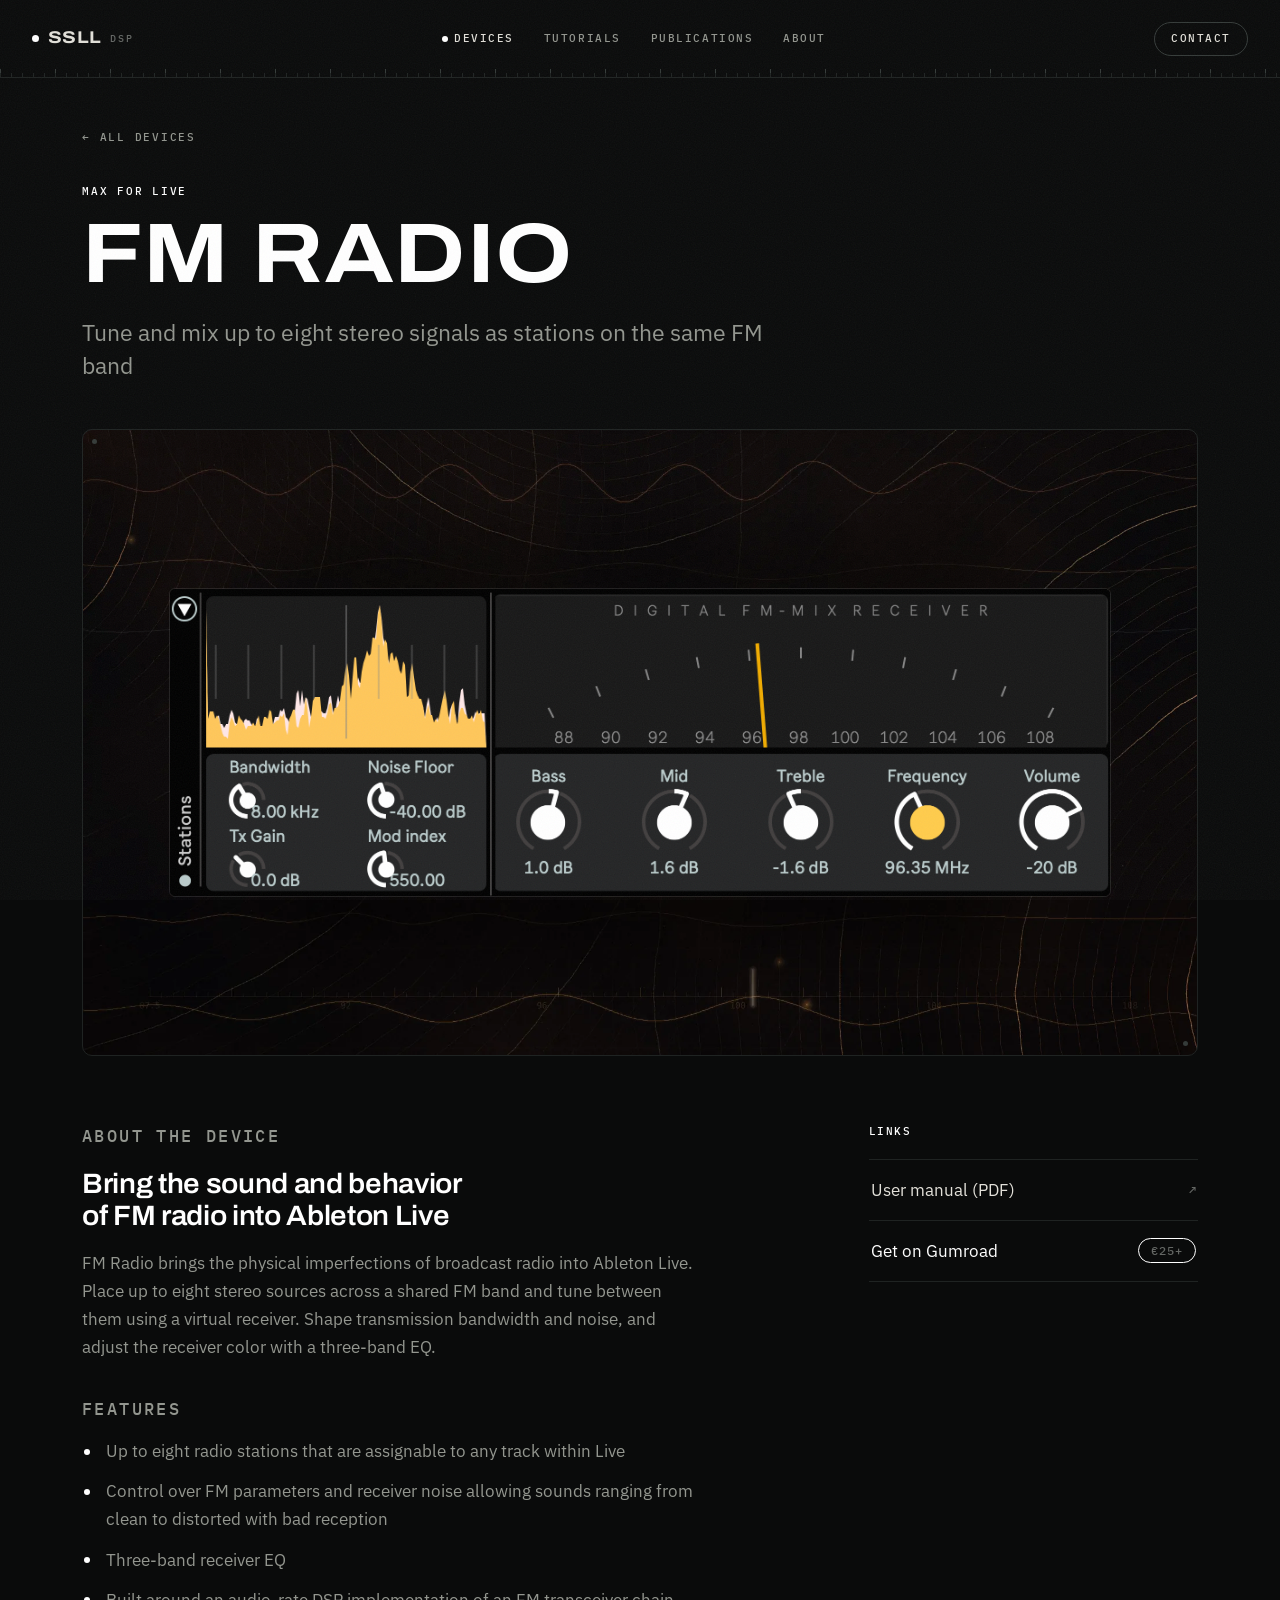
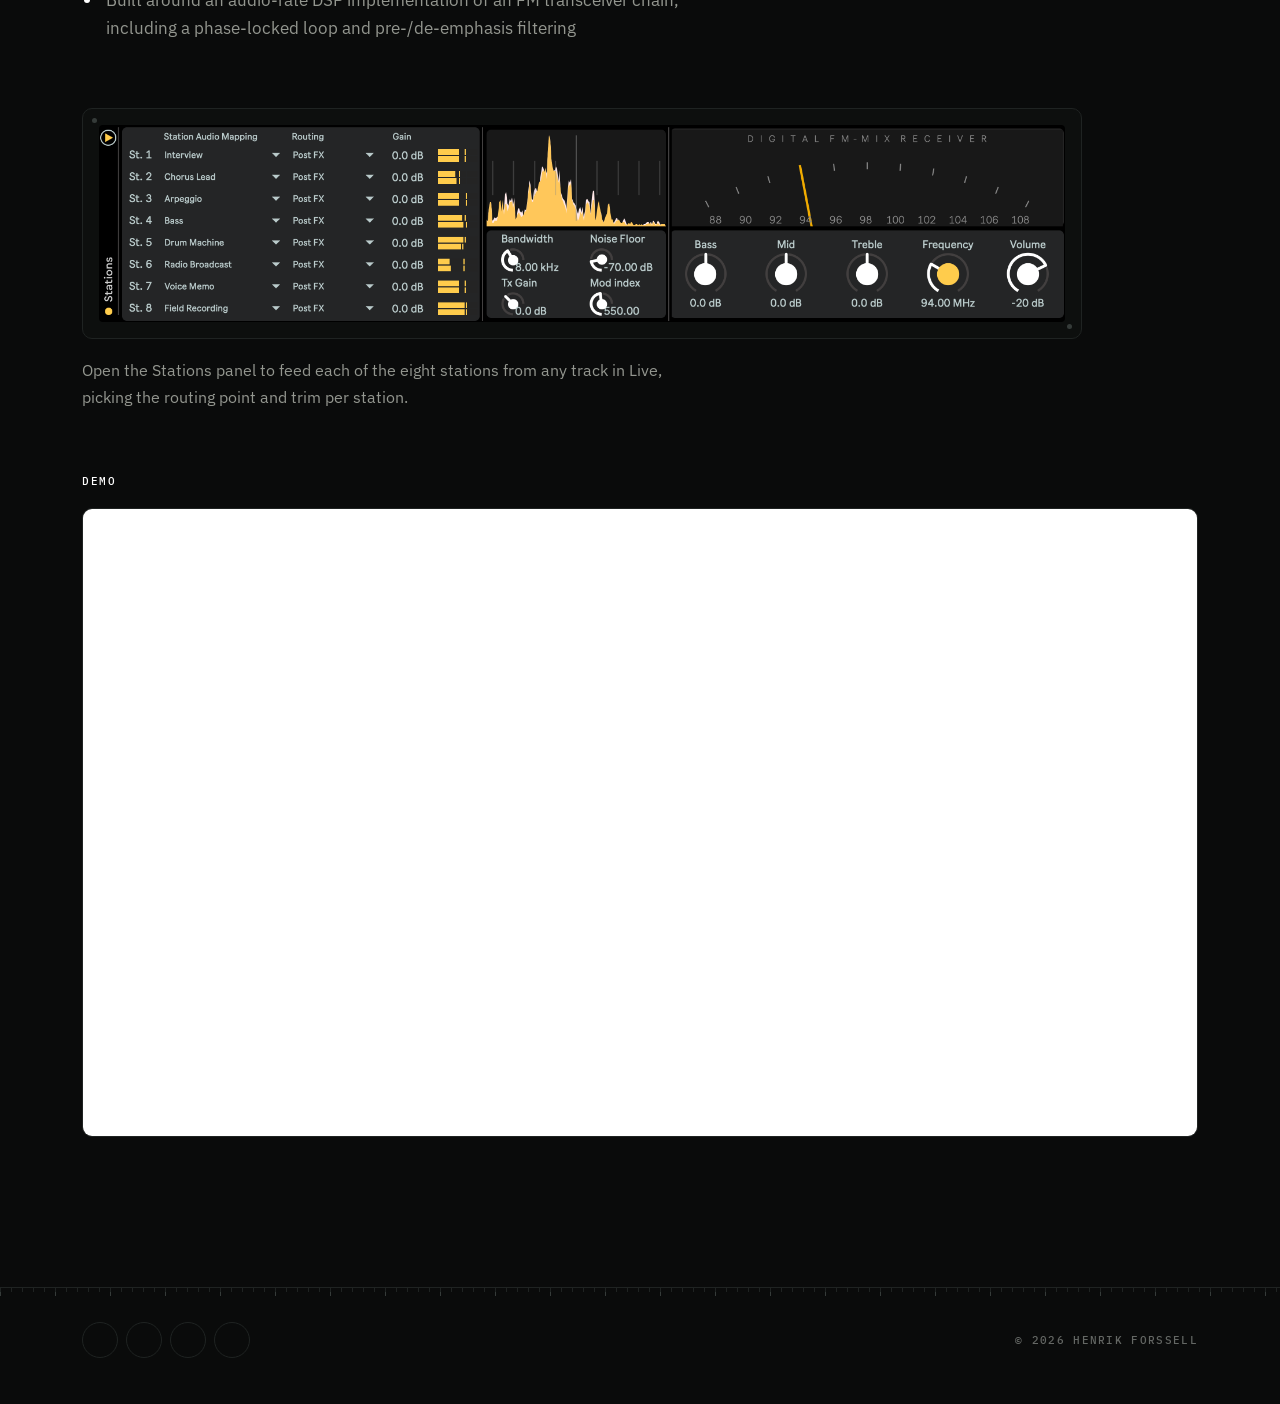
==== commit 85a55934: "Added FM Radio manual and links to it" ====
--- a/fm-radio/index.html
+++ b/fm-radio/index.html
@@ -25,4 +25,4 @@
   <section class="device-demo" id="device-demo" hidden><p class="eyebrow">Demo</p><div class="embed" id="device-demo-embed"></div></section>
 </main>
 <footer class="site-footer"><div class="container footer-inner"><div class="social-links"><a href="https://github.com/hefo">GitHub</a><a href="https://www.youtube.com/@ssll-dsp">YouTube</a></div><p>© <span id="year"></span> Henrik Forssell</p></div></footer>
-<script src="../assets/js/main.js?v=16"></script><script src="../assets/js/device.js?v=14"></script></body></html>
+<script src="../assets/js/main.js?v=16"></script><script src="../assets/js/device.js?v=15"></script></body></html>
